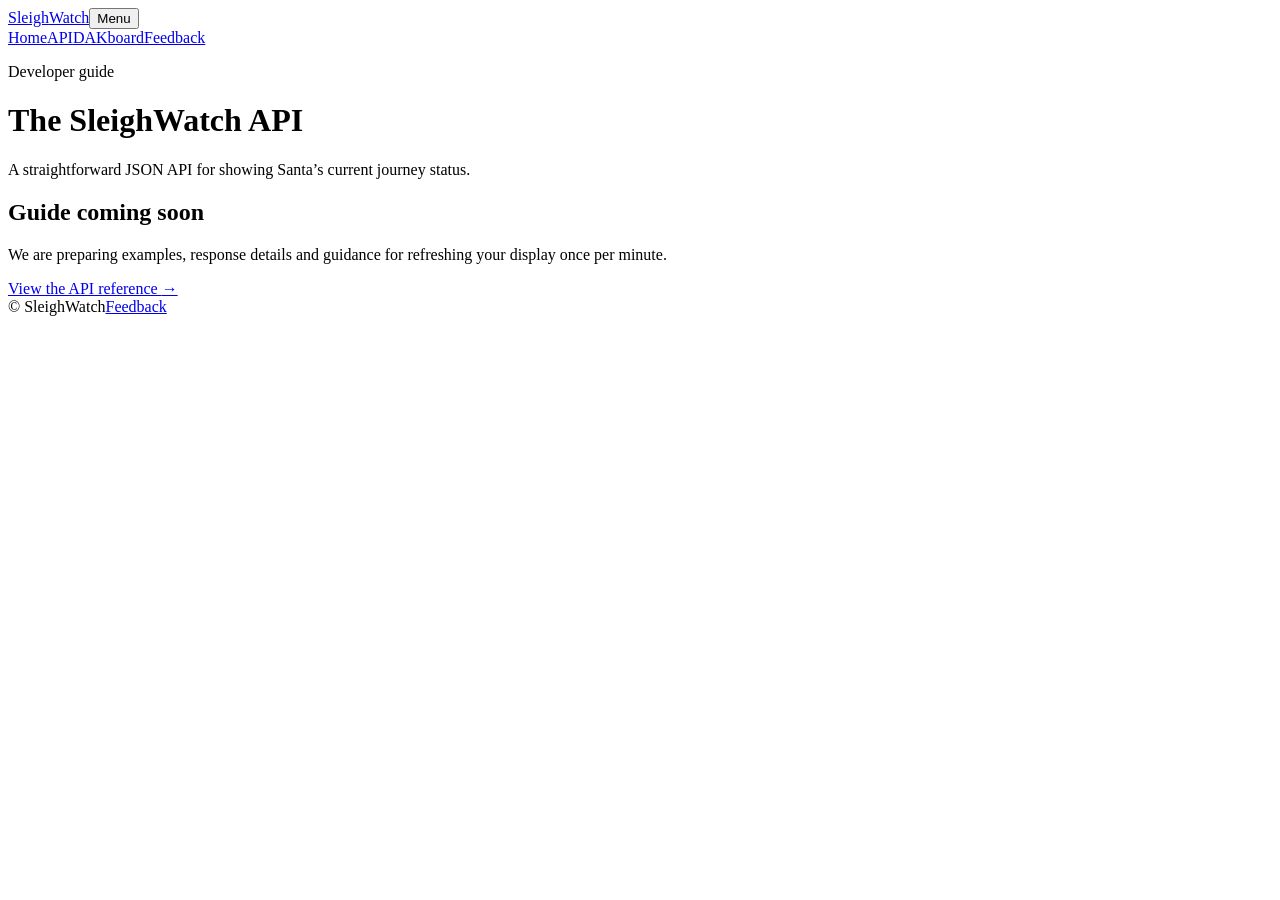
==== site/api/index.html @ 3921ee6d "Added site" ====
<!doctype html><html lang="en-GB"><head><meta charset="utf-8"><meta name="viewport" content="width=device-width, initial-scale=1"><meta name="description" content="Get started with the SleighWatch Santa tracker API."><link rel="canonical" href="https://sleighwatch.com/api/"><title>SleighWatch API</title><link rel="stylesheet" href="/assets/styles.css"></head><body><header class="site-header"><a class="brand" href="/">Sleigh<span>Watch</span></a><button class="menu" aria-expanded="false" aria-controls="navigation">Menu</button><nav id="navigation"><a href="/">Home</a><a href="/api/" aria-current="page">API</a><a href="/dakboard/">DAKboard</a><a href="/feedback/">Feedback</a></nav></header><main class="page"><p class="eyebrow">Developer guide</p><h1>The SleighWatch API</h1><p class="lead">A straightforward JSON API for showing Santa’s current journey status.</p><div class="coming"><h2>Guide coming soon</h2><p>We are preparing examples, response details and guidance for refreshing your display once per minute.</p><a class="text-link" href="https://api.sleighwatch.com/swagger/index.html">View the API reference <span>→</span></a></div></main><footer><span>© SleighWatch</span><a href="/feedback/">Feedback</a></footer><script src="/assets/site.js"></script></body></html>
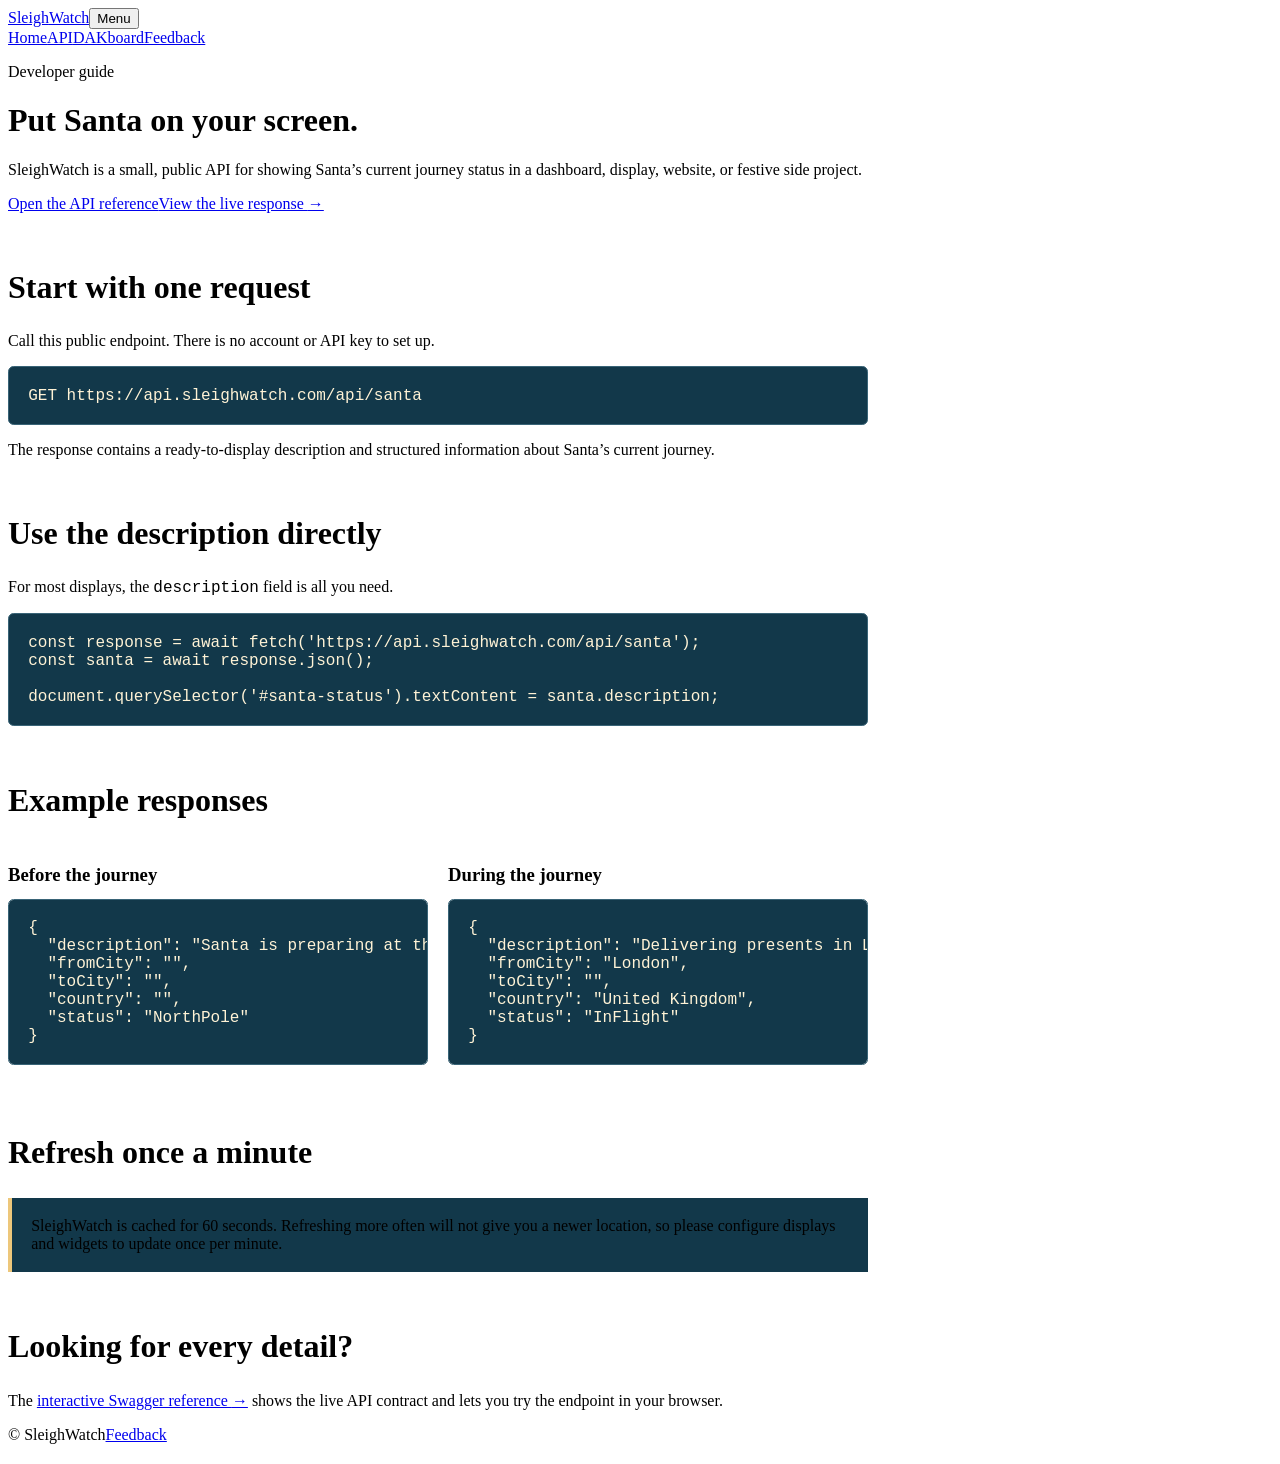
==== commit b7e14843: "Added a getting started guid to the site Added healthcheck endpoint Better swagger docco" ====
--- a/site/api/index.html
+++ b/site/api/index.html
@@ -1 +1,68 @@
-<!doctype html><html lang="en-GB"><head><meta charset="utf-8"><meta name="viewport" content="width=device-width, initial-scale=1"><meta name="description" content="Get started with the SleighWatch Santa tracker API."><link rel="canonical" href="https://sleighwatch.com/api/"><title>SleighWatch API</title><link rel="stylesheet" href="/assets/styles.css"></head><body><header class="site-header"><a class="brand" href="/">Sleigh<span>Watch</span></a><button class="menu" aria-expanded="false" aria-controls="navigation">Menu</button><nav id="navigation"><a href="/">Home</a><a href="/api/" aria-current="page">API</a><a href="/dakboard/">DAKboard</a><a href="/feedback/">Feedback</a></nav></header><main class="page"><p class="eyebrow">Developer guide</p><h1>The SleighWatch API</h1><p class="lead">A straightforward JSON API for showing Santa’s current journey status.</p><div class="coming"><h2>Guide coming soon</h2><p>We are preparing examples, response details and guidance for refreshing your display once per minute.</p><a class="text-link" href="https://api.sleighwatch.com/swagger/index.html">View the API reference <span>→</span></a></div></main><footer><span>© SleighWatch</span><a href="/feedback/">Feedback</a></footer><script src="/assets/site.js"></script></body></html>
+<!doctype html>
+<html lang="en-GB">
+<head>
+  <meta charset="utf-8">
+  <meta name="viewport" content="width=device-width, initial-scale=1">
+  <meta name="description" content="Use the SleighWatch API to show Santa's current journey status on your display, dashboard, or Christmas project.">
+  <link rel="canonical" href="https://sleighwatch.com/api/">
+  <title>SleighWatch API guide</title>
+  <link rel="stylesheet" href="/assets/styles.css">
+  <style>
+    .guide { max-width: 860px; }
+    .guide h2 { margin-top: 3.5rem; font-size: 2rem; }
+    .guide pre { overflow: auto; padding: 1.2rem; background: #12384a; border: 1px solid #396477; border-radius: .35rem; color: #fff3d6; }
+    .guide code { font-family: ui-monospace, SFMono-Regular, Consolas, monospace; }
+    .guide .note { padding: 1.2rem; background: #12384a; border-left: 4px solid #edc77b; }
+    .examples { display: grid; grid-template-columns: repeat(2, minmax(0, 1fr)); gap: 1.25rem; }
+    .examples h3 { margin-bottom: .4rem; }
+    @media (max-width: 700px) { .examples { grid-template-columns: 1fr; } }
+  </style>
+</head>
+<body>
+  <header class="site-header"><a class="brand" href="/">Sleigh<span>Watch</span></a><button class="menu" aria-expanded="false" aria-controls="navigation">Menu</button><nav id="navigation"><a href="/">Home</a><a href="/api/" aria-current="page">API</a><a href="/dakboard/">DAKboard</a><a href="/feedback/">Feedback</a></nav></header>
+  <main class="page guide">
+    <p class="eyebrow">Developer guide</p>
+    <h1>Put Santa on your screen.</h1>
+    <p class="lead">SleighWatch is a small, public API for showing Santa’s current journey status in a dashboard, display, website, or festive side project.</p>
+    <div class="actions"><a class="button" href="https://api.sleighwatch.com/swagger/index.html">Open the API reference</a><a class="text-link" href="https://api.sleighwatch.com/api/santa">View the live response <span aria-hidden="true">→</span></a></div>
+
+    <h2>Start with one request</h2>
+    <p>Call this public endpoint. There is no account or API key to set up.</p>
+    <pre><code>GET https://api.sleighwatch.com/api/santa</code></pre>
+    <p>The response contains a ready-to-display description and structured information about Santa’s current journey.</p>
+
+    <h2>Use the description directly</h2>
+    <p>For most displays, the <code>description</code> field is all you need.</p>
+    <pre><code>const response = await fetch('https://api.sleighwatch.com/api/santa');
+const santa = await response.json();
+
+document.querySelector('#santa-status').textContent = santa.description;</code></pre>
+
+    <h2>Example responses</h2>
+    <div class="examples">
+      <article class="coming"><h3>Before the journey</h3><pre><code>{
+  "description": "Santa is preparing at the North Pole",
+  "fromCity": "",
+  "toCity": "",
+  "country": "",
+  "status": "NorthPole"
+}</code></pre></article>
+      <article class="coming"><h3>During the journey</h3><pre><code>{
+  "description": "Delivering presents in London, United Kingdom",
+  "fromCity": "London",
+  "toCity": "",
+  "country": "United Kingdom",
+  "status": "InFlight"
+}</code></pre></article>
+    </div>
+
+    <h2>Refresh once a minute</h2>
+    <p class="note">SleighWatch is cached for 60 seconds. Refreshing more often will not give you a newer location, so please configure displays and widgets to update once per minute.</p>
+
+    <h2>Looking for every detail?</h2>
+    <p>The <a class="text-link" href="https://api.sleighwatch.com/swagger/index.html">interactive Swagger reference <span aria-hidden="true">→</span></a> shows the live API contract and lets you try the endpoint in your browser.</p>
+  </main>
+  <footer><span>© SleighWatch</span><a href="/feedback/">Feedback</a></footer>
+  <script src="/assets/site.js"></script>
+</body>
+</html>
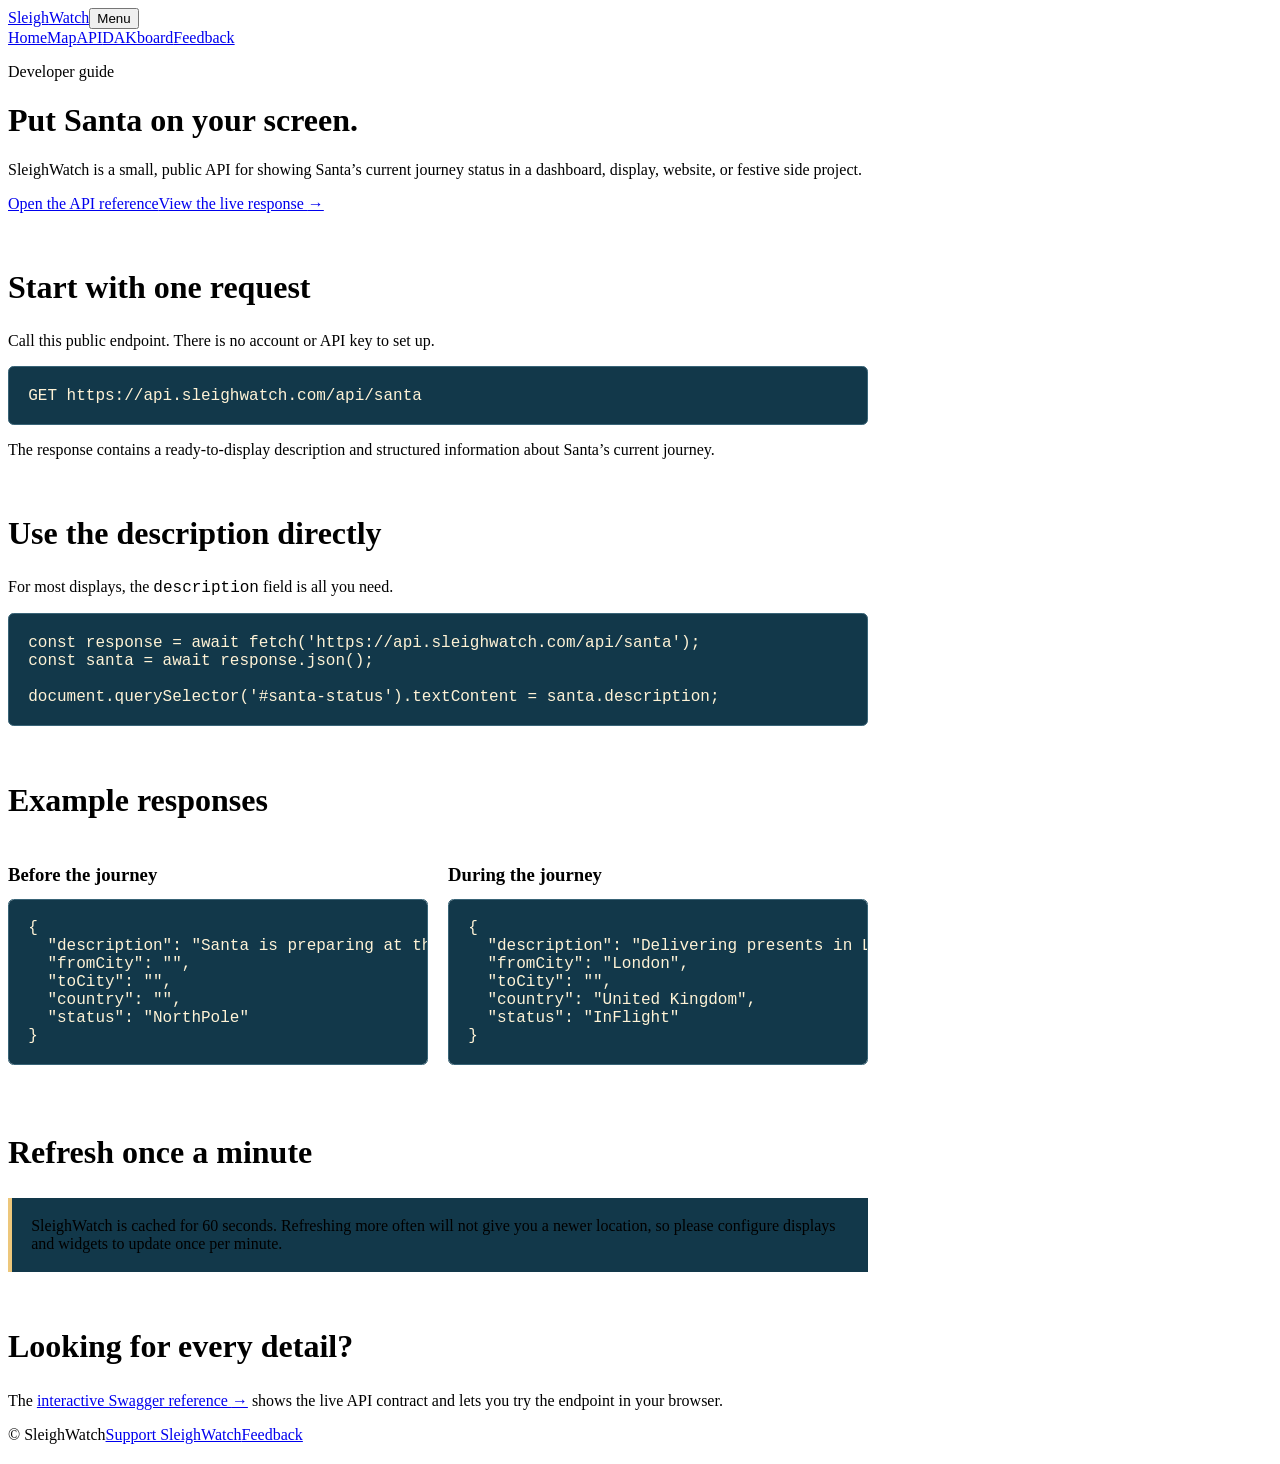
==== commit 43956b63: "Added map to the site Couple of small API updates Added Contribute link" ====
--- a/site/api/index.html
+++ b/site/api/index.html
@@ -19,7 +19,7 @@
   </style>
 </head>
 <body>
-  <header class="site-header"><a class="brand" href="/">Sleigh<span>Watch</span></a><button class="menu" aria-expanded="false" aria-controls="navigation">Menu</button><nav id="navigation"><a href="/">Home</a><a href="/api/" aria-current="page">API</a><a href="/dakboard/">DAKboard</a><a href="/feedback/">Feedback</a></nav></header>
+  <header class="site-header"><a class="brand" href="/">Sleigh<span>Watch</span></a><button class="menu" aria-expanded="false" aria-controls="navigation">Menu</button><nav id="navigation"><a href="/">Home</a><a href="/map/">Map</a><a href="/api/" aria-current="page">API</a><a href="/dakboard/">DAKboard</a><a href="/feedback/">Feedback</a></nav></header>
   <main class="page guide">
     <p class="eyebrow">Developer guide</p>
     <h1>Put Santa on your screen.</h1>
@@ -62,7 +62,7 @@
     <h2>Looking for every detail?</h2>
     <p>The <a class="text-link" href="https://api.sleighwatch.com/swagger/index.html">interactive Swagger reference <span aria-hidden="true">→</span></a> shows the live API contract and lets you try the endpoint in your browser.</p>
   </main>
-  <footer><span>© SleighWatch</span><a href="/feedback/">Feedback</a></footer>
+  <footer><span>© SleighWatch</span><a href="https://ko-fi.com/sleighwatch" target="_blank" rel="noopener noreferrer">Support SleighWatch</a><a href="/feedback/">Feedback</a></footer>
   <script src="/assets/site.js"></script>
 </body>
 </html>
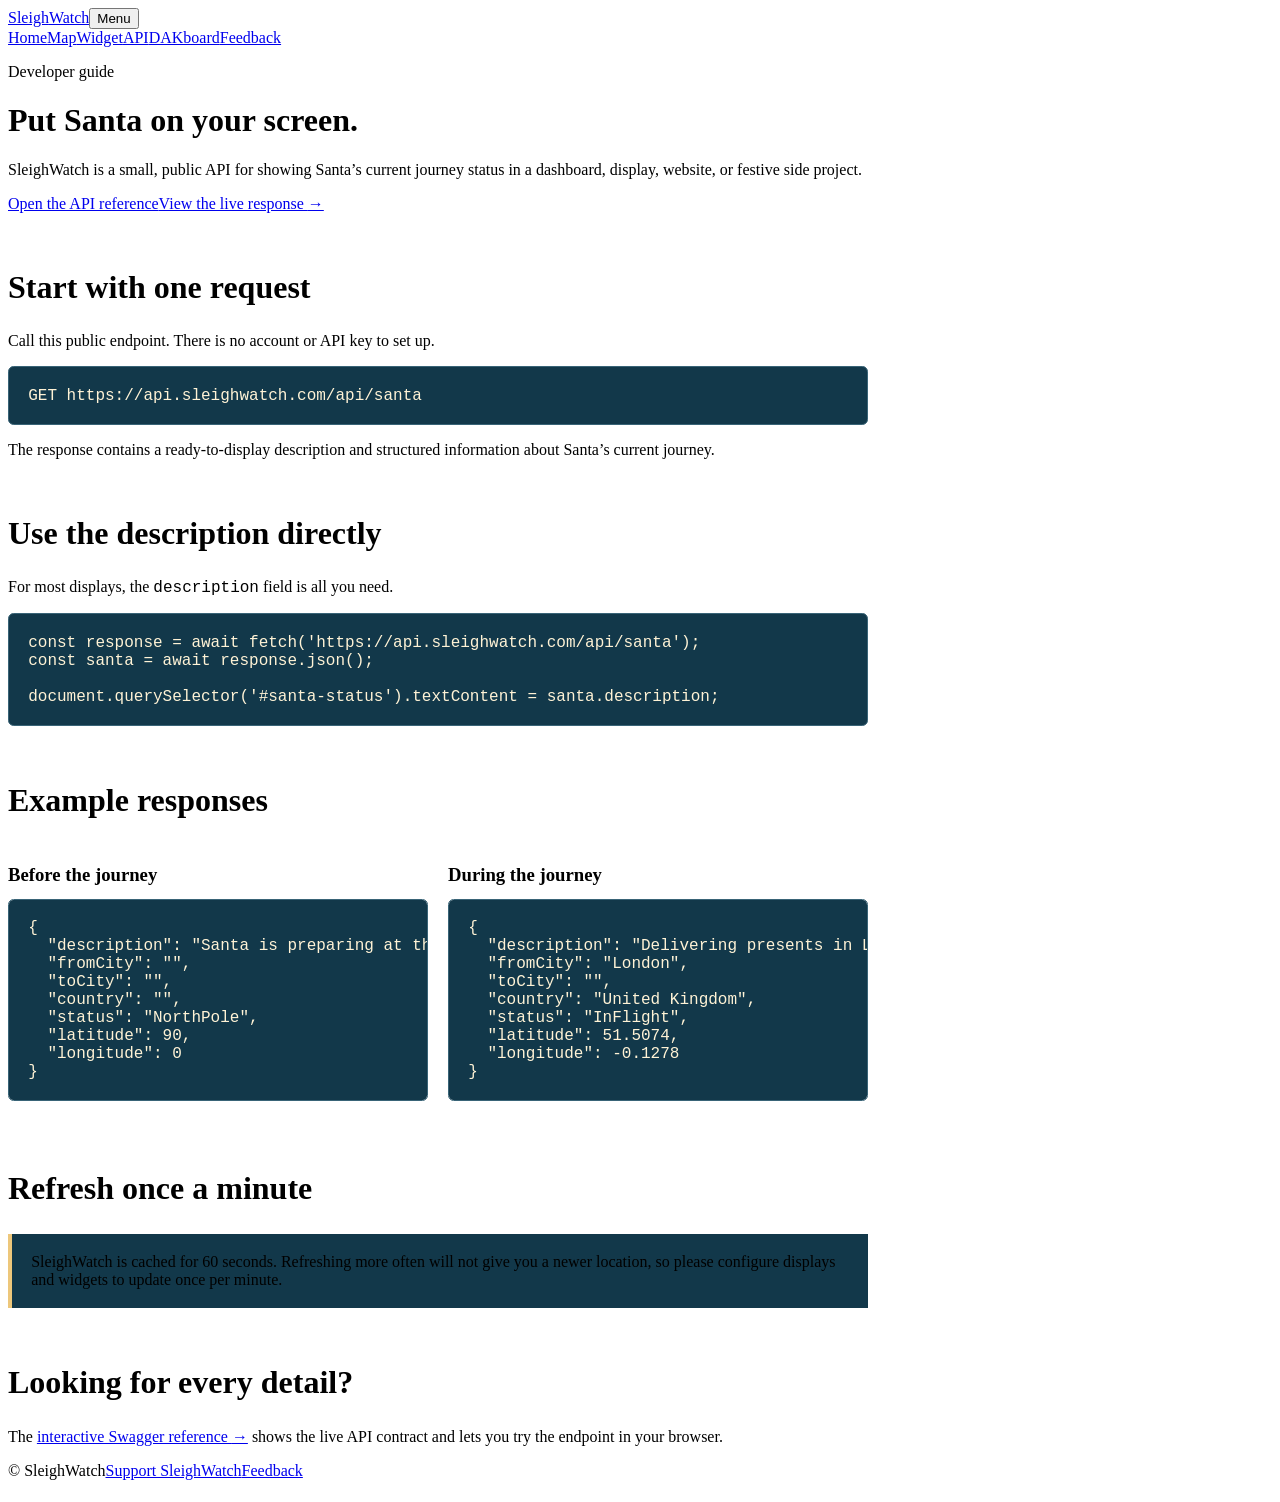
==== commit d71d2958: "Add widget" ====
--- a/site/api/index.html
+++ b/site/api/index.html
@@ -19,7 +19,7 @@
   </style>
 </head>
 <body>
-  <header class="site-header"><a class="brand" href="/">Sleigh<span>Watch</span></a><button class="menu" aria-expanded="false" aria-controls="navigation">Menu</button><nav id="navigation"><a href="/">Home</a><a href="/map/">Map</a><a href="/api/" aria-current="page">API</a><a href="/dakboard/">DAKboard</a><a href="/feedback/">Feedback</a></nav></header>
+  <header class="site-header"><a class="brand" href="/">Sleigh<span>Watch</span></a><button class="menu" aria-expanded="false" aria-controls="navigation">Menu</button><nav id="navigation"><a href="/">Home</a><a href="/map/">Map</a><a href="/widgets/">Widget</a><a href="/api/" aria-current="page">API</a><a href="/dakboard/">DAKboard</a><a href="/feedback/">Feedback</a></nav></header>
   <main class="page guide">
     <p class="eyebrow">Developer guide</p>
     <h1>Put Santa on your screen.</h1>
@@ -45,14 +45,18 @@
   "fromCity": "",
   "toCity": "",
   "country": "",
-  "status": "NorthPole"
+  "status": "NorthPole",
+  "latitude": 90,
+  "longitude": 0
 }</code></pre></article>
       <article class="coming"><h3>During the journey</h3><pre><code>{
   "description": "Delivering presents in London, United Kingdom",
   "fromCity": "London",
   "toCity": "",
   "country": "United Kingdom",
-  "status": "InFlight"
+  "status": "InFlight",
+  "latitude": 51.5074,
+  "longitude": -0.1278
 }</code></pre></article>
     </div>
 
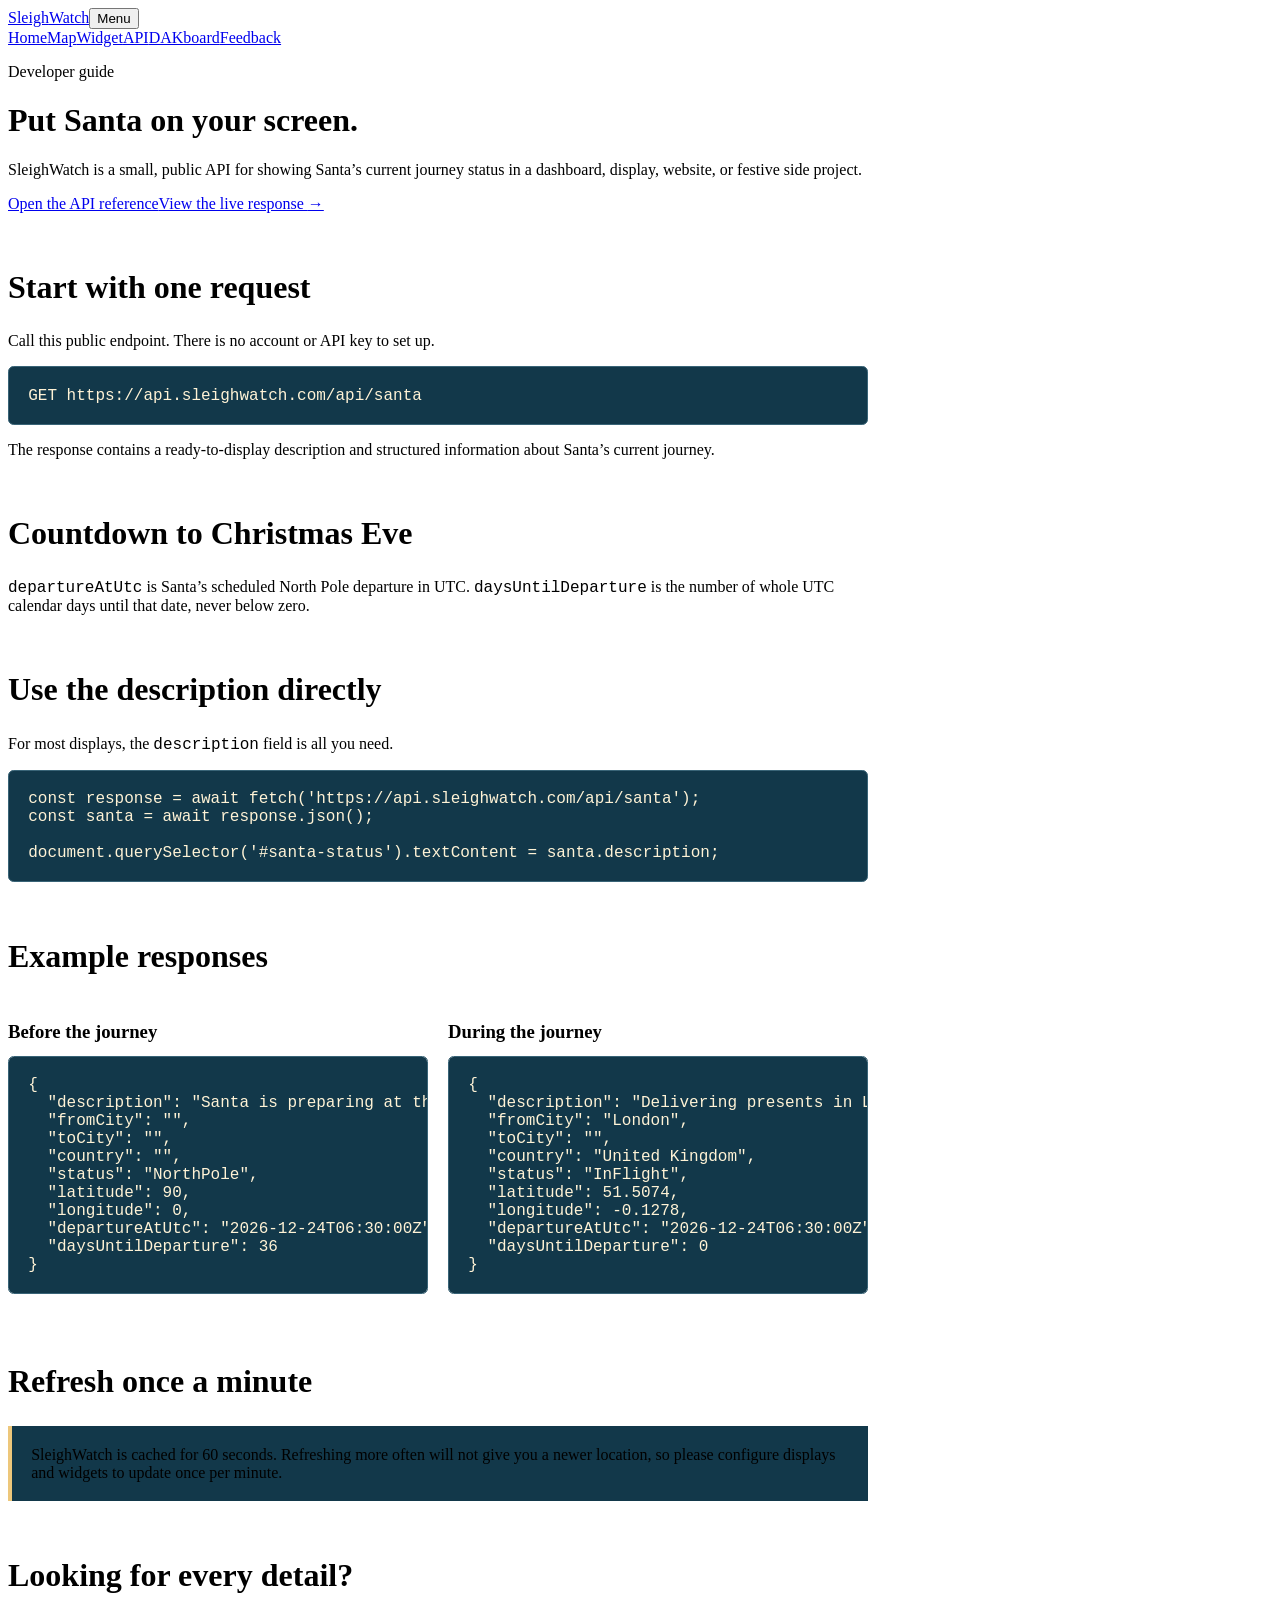
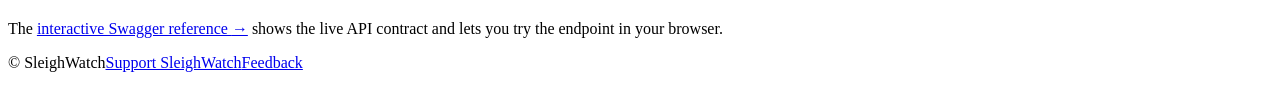
==== commit 9e8a75bb: "Added departure time info into API and widget" ====
--- a/site/api/index.html
+++ b/site/api/index.html
@@ -31,6 +31,9 @@
     <pre><code>GET https://api.sleighwatch.com/api/santa</code></pre>
     <p>The response contains a ready-to-display description and structured information about Santa’s current journey.</p>
 
+    <h2>Countdown to Christmas Eve</h2>
+    <p><code>departureAtUtc</code> is Santa’s scheduled North Pole departure in UTC. <code>daysUntilDeparture</code> is the number of whole UTC calendar days until that date, never below zero.</p>
+
     <h2>Use the description directly</h2>
     <p>For most displays, the <code>description</code> field is all you need.</p>
     <pre><code>const response = await fetch('https://api.sleighwatch.com/api/santa');
@@ -47,7 +50,9 @@
   "country": "",
   "status": "NorthPole",
   "latitude": 90,
-  "longitude": 0
+  "longitude": 0,
+  "departureAtUtc": "2026-12-24T06:30:00Z",
+  "daysUntilDeparture": 36
 }</code></pre></article>
       <article class="coming"><h3>During the journey</h3><pre><code>{
   "description": "Delivering presents in London, United Kingdom",
@@ -56,7 +61,9 @@
   "country": "United Kingdom",
   "status": "InFlight",
   "latitude": 51.5074,
-  "longitude": -0.1278
+  "longitude": -0.1278,
+  "departureAtUtc": "2026-12-24T06:30:00Z",
+  "daysUntilDeparture": 0
 }</code></pre></article>
     </div>
 
